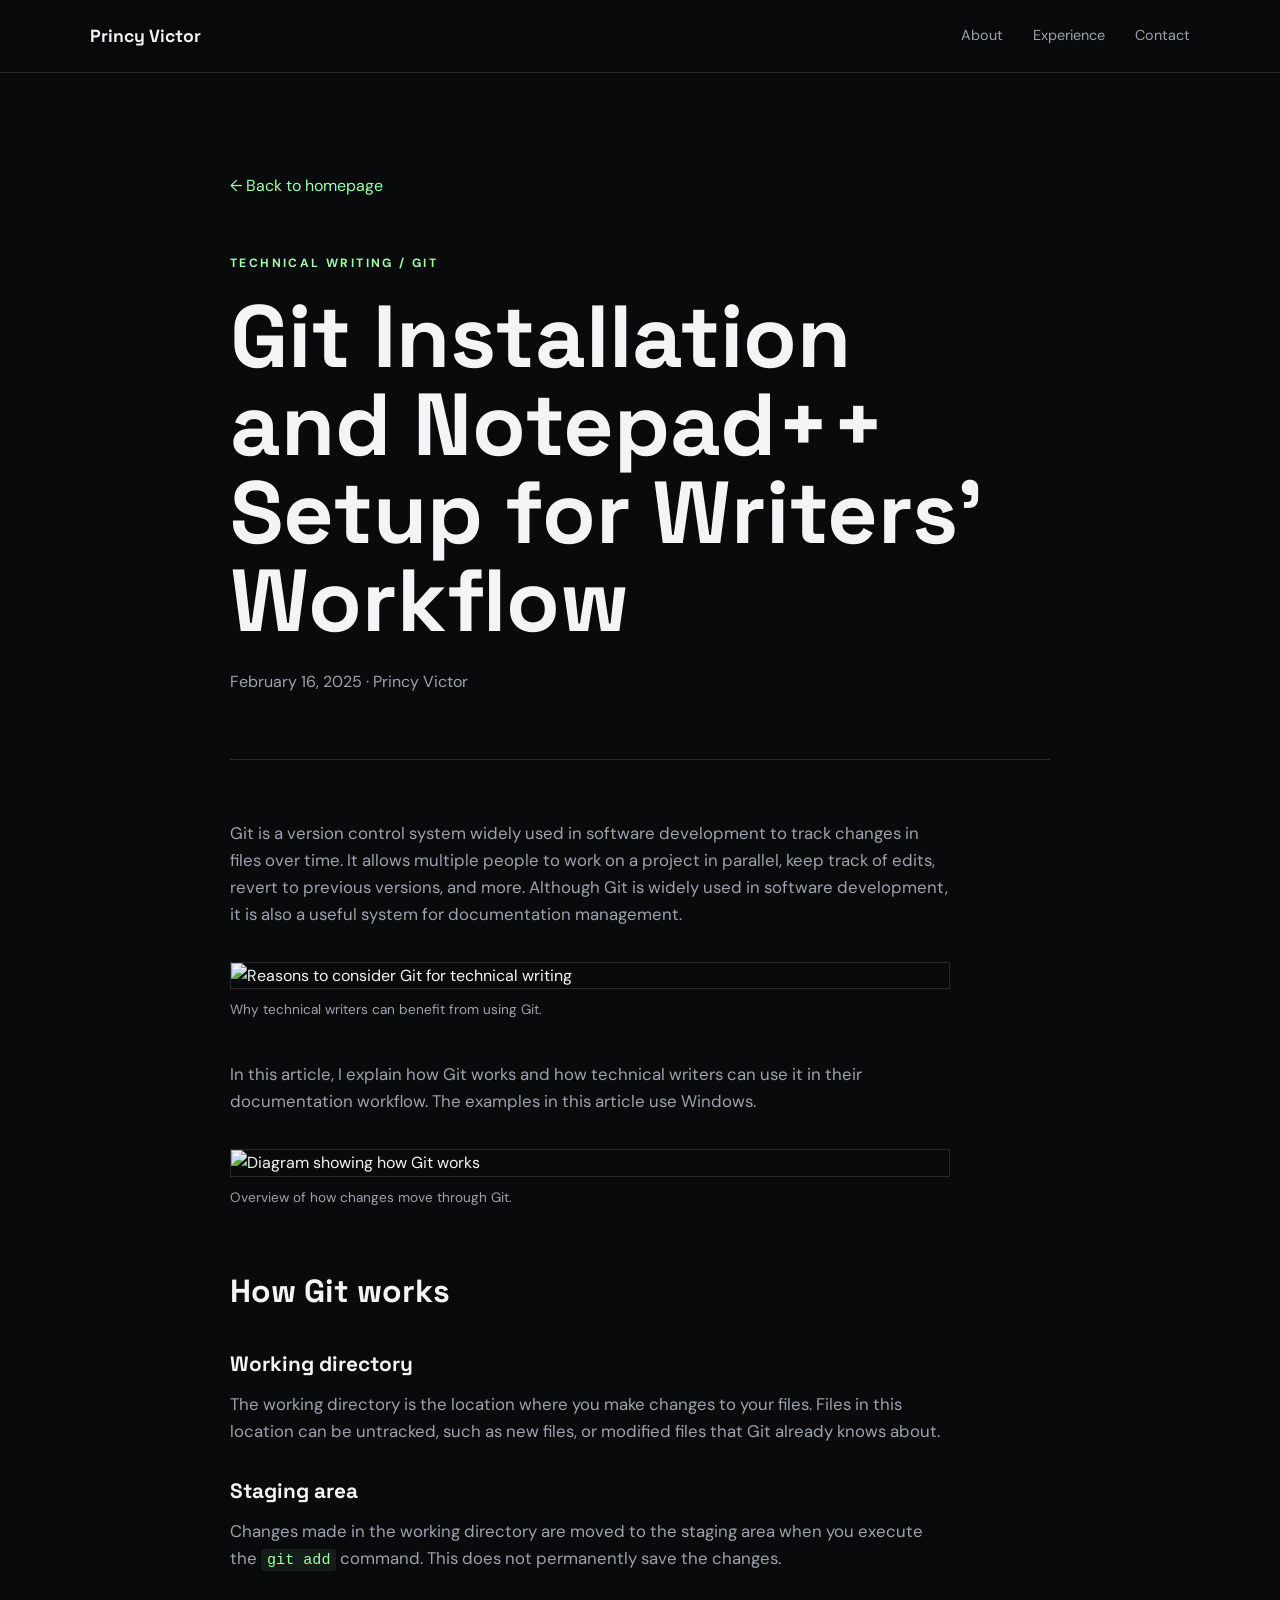
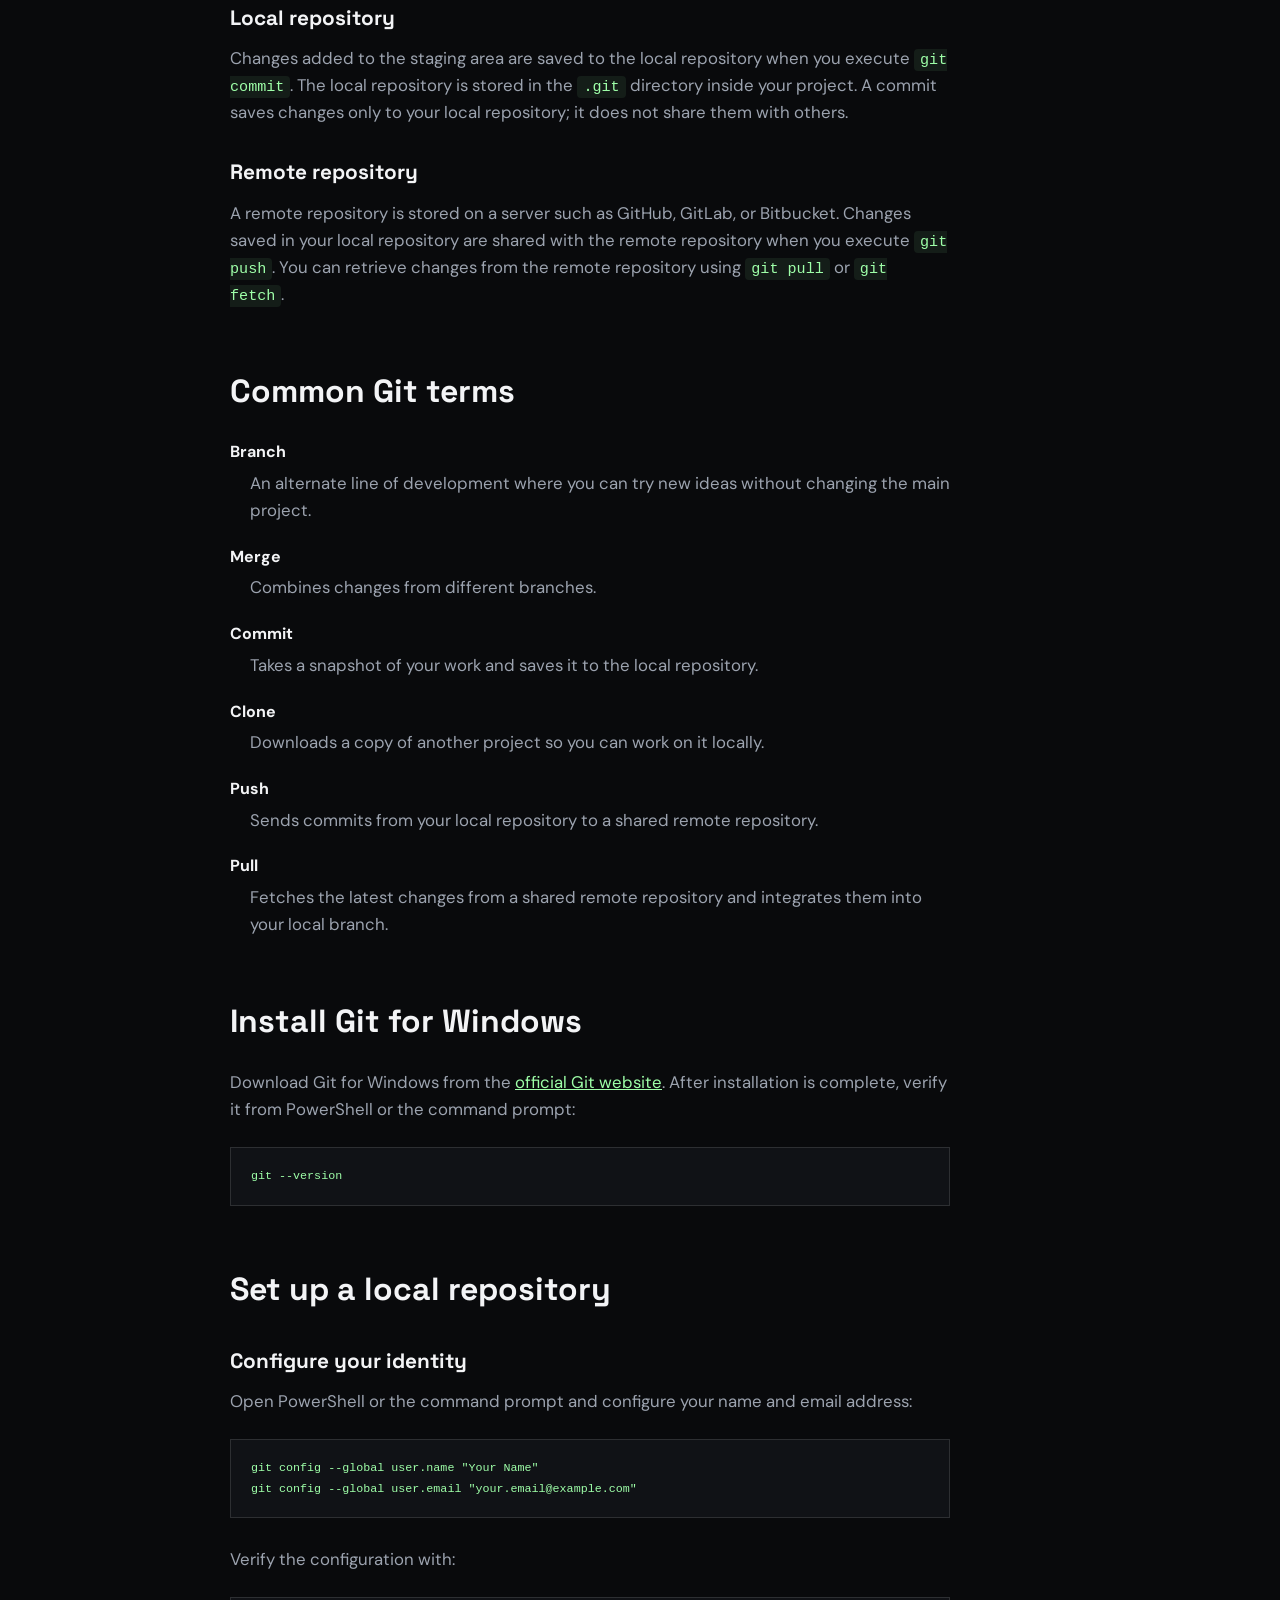
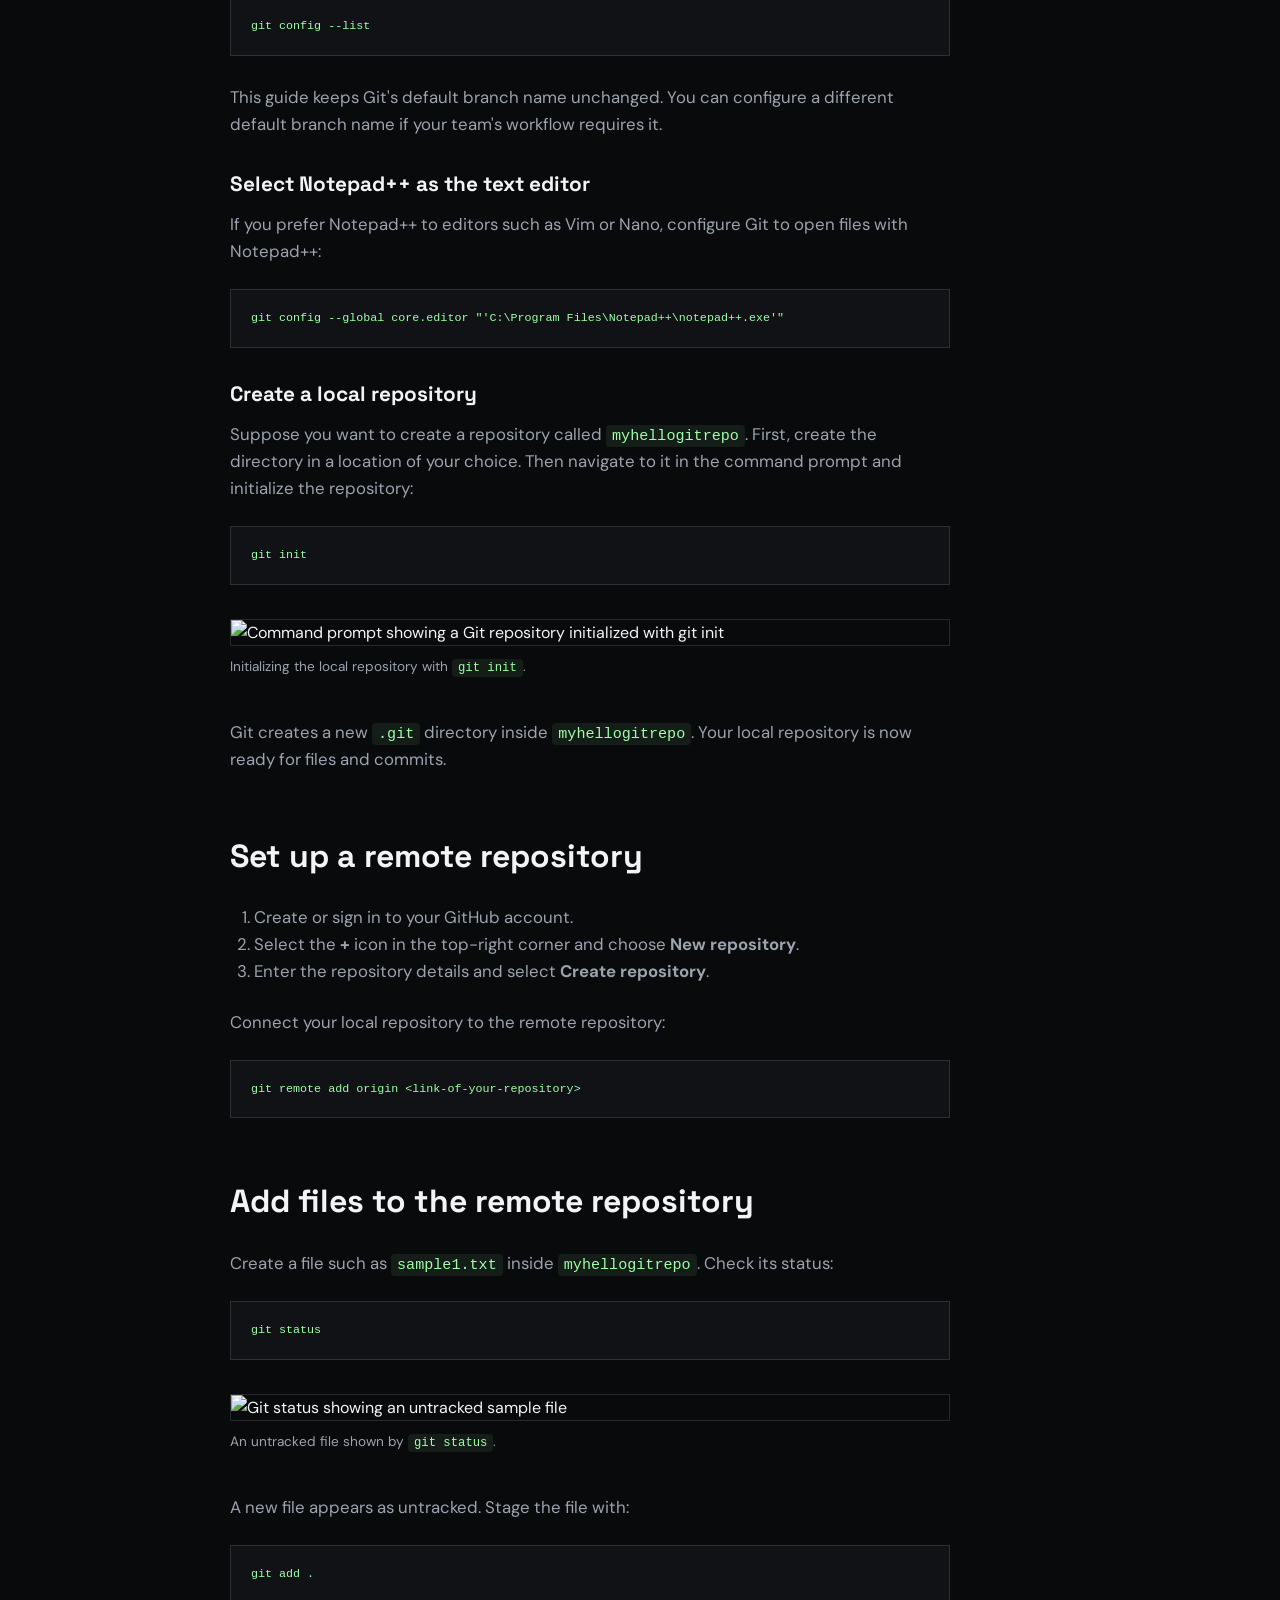
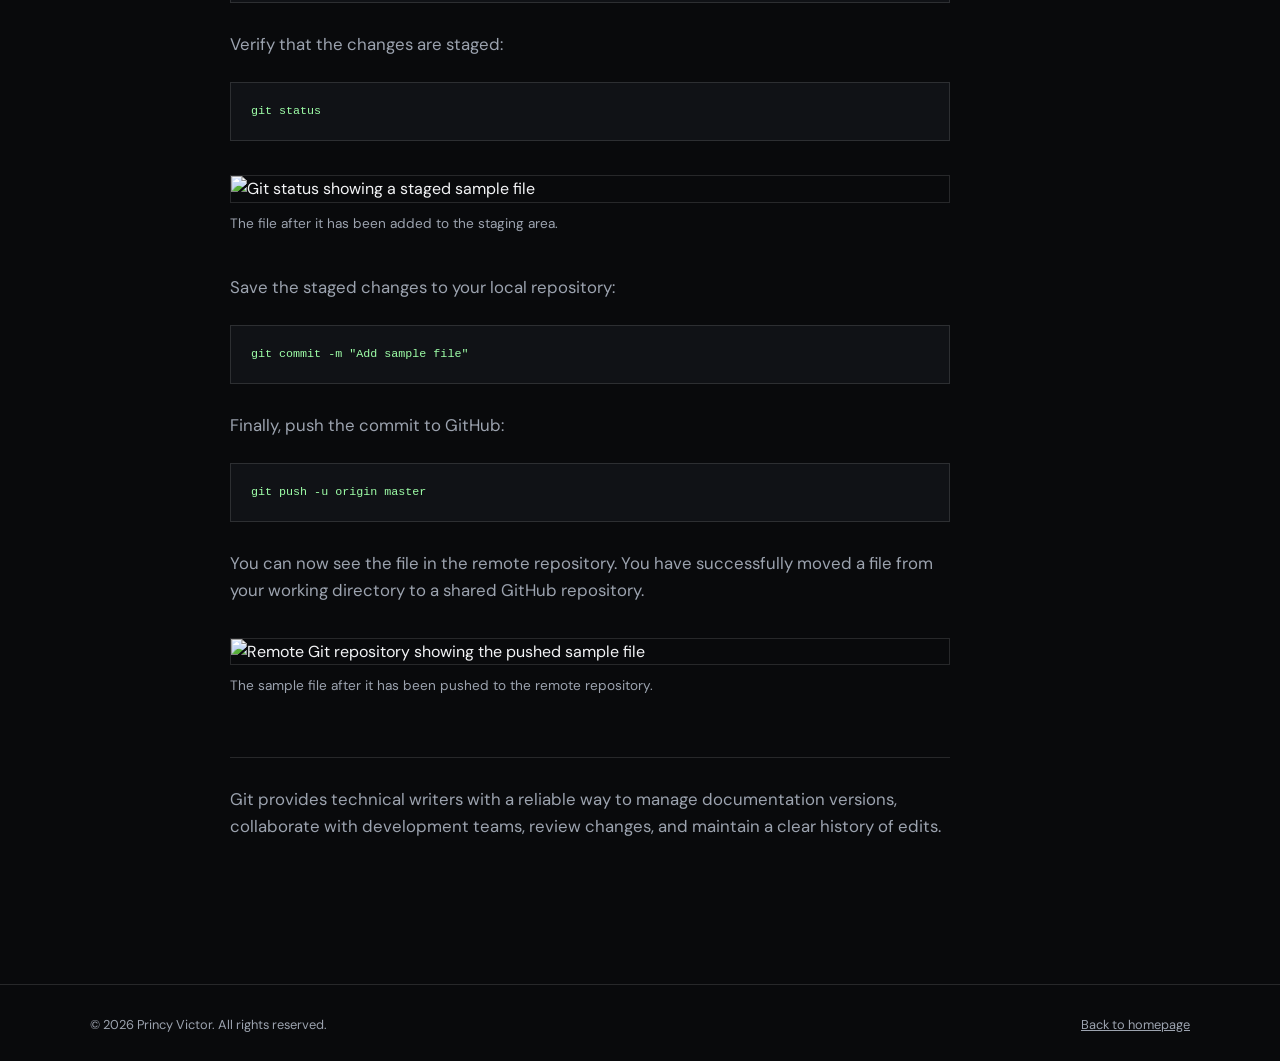
==== articles/git-notepad-workflow.html @ 669c7b2c "Update education, skills and contact in the website Create an article on Git and Notepad" ====
<!DOCTYPE html>
<html lang="en">
<head>
    <meta charset="UTF-8">
    <meta name="viewport" content="width=device-width, initial-scale=1.0">
    <meta
        name="description"
        content="A practical guide to Git installation and Notepad++ setup for technical writers on Windows."
    >
    <title>Git Installation and Notepad++ Setup for Writers' Workflow | Princy Victor</title>
    <link rel="stylesheet" href="../style.css">
</head>

<body>

    <header class="header">
        <nav class="nav container">
            <a href="../index.html" class="logo">Princy Victor</a>
            <div class="nav-links">
                <a href="../index.html#about">About</a>
                <a href="../index.html#experience">Experience</a>
                <a href="../index.html#contact">Contact</a>
            </div>
        </nav>
    </header>

    <main>
        <article class="post container">
            <a class="post-back" href="../index.html">← Back to homepage</a>

            <header class="post-header">
                <p class="eyebrow">TECHNICAL WRITING / GIT</p>
                <h1>Git Installation and Notepad++ Setup for Writers' Workflow</h1>
                <p class="post-meta">February 16, 2025 · Princy Victor</p>
            </header>

            <div class="post-content">
                <p>
                    Git is a version control system widely used in software development to track changes
                    in files over time. It allows multiple people to work on a project in parallel, keep
                    track of edits, revert to previous versions, and more. Although Git is widely used
                    in software development, it is also a useful system for documentation management.
                </p>

                <figure class="post-image">
                    <img src="https://princyvictor.wordpress.com/wp-content/uploads/2025/02/why-you-should-consider-git-for-technical-writing.png" alt="Reasons to consider Git for technical writing">
                    <figcaption>Why technical writers can benefit from using Git.</figcaption>
                </figure>

                <p>
                    In this article, I explain how Git works and how technical writers can use it in their
                    documentation workflow. The examples in this article use Windows.
                </p>

                <figure class="post-image">
                    <img src="https://princyvictor.wordpress.com/wp-content/uploads/2025/02/how-git-works.png" alt="Diagram showing how Git works">
                    <figcaption>Overview of how changes move through Git.</figcaption>
                </figure>

                <h2>How Git works</h2>

                <h3>Working directory</h3>
                <p>
                    The working directory is the location where you make changes to your files. Files in
                    this location can be untracked, such as new files, or modified files that Git already knows about.
                </p>

                <h3>Staging area</h3>
                <p>
                    Changes made in the working directory are moved to the staging area when you execute
                    the <code>git add</code> command. This does not permanently save the changes.
                </p>

                <h3>Local repository</h3>
                <p>
                    Changes added to the staging area are saved to the local repository when you execute
                    <code>git commit</code>. The local repository is stored in the <code>.git</code> directory
                    inside your project. A commit saves changes only to your local repository; it does not
                    share them with others.
                </p>

                <h3>Remote repository</h3>
                <p>
                    A remote repository is stored on a server such as GitHub, GitLab, or Bitbucket. Changes
                    saved in your local repository are shared with the remote repository when you execute
                    <code>git push</code>. You can retrieve changes from the remote repository using
                    <code>git pull</code> or <code>git fetch</code>.
                </p>

                <h2>Common Git terms</h2>

                <dl>
                    <dt>Branch</dt>
                    <dd>An alternate line of development where you can try new ideas without changing the main project.</dd>

                    <dt>Merge</dt>
                    <dd>Combines changes from different branches.</dd>

                    <dt>Commit</dt>
                    <dd>Takes a snapshot of your work and saves it to the local repository.</dd>

                    <dt>Clone</dt>
                    <dd>Downloads a copy of another project so you can work on it locally.</dd>

                    <dt>Push</dt>
                    <dd>Sends commits from your local repository to a shared remote repository.</dd>

                    <dt>Pull</dt>
                    <dd>Fetches the latest changes from a shared remote repository and integrates them into your local branch.</dd>
                </dl>

                <h2>Install Git for Windows</h2>
                <p>
                    Download Git for Windows from the
                    <a href="https://git-scm.com/download/win" target="_blank" rel="noopener">official Git website</a>.
                    After installation is complete, verify it from PowerShell or the command prompt:
                </p>

                <pre><code>git --version</code></pre>

                <h2>Set up a local repository</h2>

                <h3>Configure your identity</h3>
                <p>Open PowerShell or the command prompt and configure your name and email address:</p>

                <pre><code>git config --global user.name "Your Name"
git config --global user.email "your.email@example.com"</code></pre>

                <p>Verify the configuration with:</p>

                <pre><code>git config --list</code></pre>

                <p>
                    This guide keeps Git's default branch name unchanged. You can configure a different
                    default branch name if your team's workflow requires it.
                </p>

                <h3>Select Notepad++ as the text editor</h3>
                <p>
                    If you prefer Notepad++ to editors such as Vim or Nano, configure Git to open files
                    with Notepad++:
                </p>

                <pre><code>git config --global core.editor "'C:\Program Files\Notepad++\notepad++.exe'"</code></pre>

                <h3>Create a local repository</h3>
                <p>
                    Suppose you want to create a repository called <code>myhellogitrepo</code>. First,
                    create the directory in a location of your choice. Then navigate to it in the command
                    prompt and initialize the repository:
                </p>

                <pre><code>git init</code></pre>

                <figure class="post-image">
                    <img src="https://princyvictor.wordpress.com/wp-content/uploads/2025/02/git-init-repo.png" alt="Command prompt showing a Git repository initialized with git init">
                    <figcaption>Initializing the local repository with <code>git init</code>.</figcaption>
                </figure>

                <p>
                    Git creates a new <code>.git</code> directory inside <code>myhellogitrepo</code>.
                    Your local repository is now ready for files and commits.
                </p>

                <h2>Set up a remote repository</h2>
                <ol>
                    <li>Create or sign in to your GitHub account.</li>
                    <li>Select the <strong>+</strong> icon in the top-right corner and choose <strong>New repository</strong>.</li>
                    <li>Enter the repository details and select <strong>Create repository</strong>.</li>
                </ol>

                <p>Connect your local repository to the remote repository:</p>

                <pre><code>git remote add origin &lt;link-of-your-repository&gt;</code></pre>

                <h2>Add files to the remote repository</h2>
                <p>
                    Create a file such as <code>sample1.txt</code> inside <code>myhellogitrepo</code>.
                    Check its status:
                </p>

                <pre><code>git status</code></pre>

                <figure class="post-image">
                    <img src="https://princyvictor.wordpress.com/wp-content/uploads/2025/02/git-status.png" alt="Git status showing an untracked sample file">
                    <figcaption>An untracked file shown by <code>git status</code>.</figcaption>
                </figure>

                <p>
                    A new file appears as untracked. Stage the file with:
                </p>

                <pre><code>git add .</code></pre>

                <p>Verify that the changes are staged:</p>

                <pre><code>git status</code></pre>

                <figure class="post-image">
                    <img src="https://princyvictor.wordpress.com/wp-content/uploads/2025/02/git-status-after-add.png" alt="Git status showing a staged sample file">
                    <figcaption>The file after it has been added to the staging area.</figcaption>
                </figure>

                <p>Save the staged changes to your local repository:</p>

                <pre><code>git commit -m "Add sample file"</code></pre>

                <p>Finally, push the commit to GitHub:</p>

                <pre><code>git push -u origin master</code></pre>

                <p>
                    You can now see the file in the remote repository. You have successfully moved a file
                    from your working directory to a shared GitHub repository.
                </p>

                <figure class="post-image">
                    <img src="https://princyvictor.wordpress.com/wp-content/uploads/2025/02/git-remote-repo.png" alt="Remote Git repository showing the pushed sample file">
                    <figcaption>The sample file after it has been pushed to the remote repository.</figcaption>
                </figure>

                <p class="post-closing">
                    Git provides technical writers with a reliable way to manage documentation versions,
                    collaborate with development teams, review changes, and maintain a clear history of edits.
                </p>
            </div>
        </article>
    </main>

    <footer class="footer">
        <div class="container footer-content">
            <p>© <span id="year"></span> Princy Victor. All rights reserved.</p>
            <p><a href="../index.html">Back to homepage</a></p>
        </div>
    </footer>

    <script src="../script.js"></script>
</body>
</html>
---- style.css ----
@import url('https://fonts.googleapis.com/css2?family=DM+Sans:wght@400;500;600;700&family=Space+Grotesk:wght@500;600;700&display=swap');


/* =========================
   VARIABLES
========================= */

:root {

    --background: #090a0c;
    --background-light: #101216;

    --text: #f3f4f6;
    --muted: #9ca3af;

    --accent: #9effa8;

    --border: rgba(255, 255, 255, 0.12);

    --container: 1100px;

}


/* =========================
   RESET
========================= */

* {
    box-sizing: border-box;
    margin: 0;
    padding: 0;
}


body {

    background: var(--background);

    color: var(--text);

    font-family:
        "DM Sans",
        Arial,
        sans-serif;

    line-height: 1.6;

}


a {
    color: inherit;
}


.container {

    width: min(
        var(--container),
        calc(100% - 40px)
    );

    margin: 0 auto;

}


/* =========================
   HEADER
========================= */

.header {

    position: sticky;

    top: 0;

    z-index: 100;

    background:
        rgba(9, 10, 12, 0.85);

    backdrop-filter: blur(15px);

    border-bottom:
        1px solid var(--border);

}


.nav {

    min-height: 72px;

    display: flex;

    align-items: center;

    justify-content: space-between;

}


.logo {

    font-family:
        "Space Grotesk",
        sans-serif;

    font-weight: 700;

    font-size: 1.1rem;

    text-decoration: none;

}


.nav-links {

    display: flex;

    gap: 30px;

}


.nav-links a {

    color: var(--muted);

    text-decoration: none;

    font-size: 0.9rem;

    transition: color 0.2s ease;

}


.nav-links a:hover {

    color: var(--text);

}


/* =========================
   HERO
========================= */

.hero {

    min-height: 90vh;

    display: flex;

    align-items: center;

}


.hero-content {

    padding:
        120px 0;

}


.eyebrow {

    color: var(--accent);

    font-size: 0.75rem;

    font-weight: 700;

    letter-spacing: 0.2em;

    margin-bottom: 20px;

}


.hero h1 {

    font-family:
        "Space Grotesk",
        sans-serif;

    font-size:
        clamp(4rem, 11vw, 8rem);

    line-height: 0.95;

    letter-spacing: -0.07em;

}


.hero h1 span,
.contact h2 span {

    color: var(--accent);

}


.hero h2 {

    margin-top: 25px;

    font-family:
        "Space Grotesk",
        sans-serif;

    font-size:
        clamp(1.3rem, 3vw, 2rem);

    font-weight: 500;

}


.hero-description {

    max-width: 650px;

    margin-top: 25px;

    color: var(--muted);

    font-size: 1.15rem;

}


.hero-buttons {

    display: flex;

    flex-wrap: wrap;

    gap: 12px;

    margin-top: 35px;

}


.button {

    display: inline-block;

    padding:
        12px 20px;

    border-radius: 999px;

    text-decoration: none;

    font-weight: 600;

    border:
        1px solid var(--border);

    transition:
        transform 0.2s ease,
        border-color 0.2s ease;

}


.button:hover {

    transform: translateY(-2px);

}


.button-primary {

    background: var(--accent);

    color: #071008;

    border-color: var(--accent);

}


.button-secondary:hover {

    border-color: var(--accent);

}


/* =========================
   SECTIONS
========================= */

.section {

    padding:
        120px 0;

}


.section-dark {

    background:
        var(--background-light);

    border-block:
        1px solid var(--border);

}


.section-label {

    margin-bottom: 50px;

    color: var(--accent);

    font-size: 0.75rem;

    font-weight: 700;

    letter-spacing: 0.18em;

}


.section-title {

    max-width: 700px;

    margin-bottom: 60px;

    font-family:
        "Space Grotesk",
        sans-serif;

    font-size:
        clamp(2.5rem, 6vw, 4.5rem);

    line-height: 1;

    letter-spacing: -0.05em;

}


/* =========================
   ABOUT
========================= */

.about-grid {

    display: grid;

    grid-template-columns:
        0.9fr 1.1fr;

    gap: 100px;

}


.about-grid h2 {

    font-family:
        "Space Grotesk",
        sans-serif;

    font-size:
        clamp(3rem, 6vw, 5rem);

    line-height: 0.95;

    letter-spacing: -0.06em;

}


.about-text p {

    color: var(--muted);

    font-size: 1.1rem;

    margin-bottom: 25px;

}


.facts {

    margin-top: 45px;

    border-top:
        1px solid var(--border);

}


.fact {

    display: flex;

    justify-content: space-between;

    gap: 20px;

    padding: 17px 0;

    border-bottom:
        1px solid var(--border);

}


.fact span {

    color: var(--muted);

}


.fact strong {

    text-align: right;

}


/* =========================
   EXPERIENCE
========================= */

.experience-list {

    border-top:
        1px solid var(--border);

}


.experience-item {

    display: grid;

    grid-template-columns:
        180px 1fr;

    gap: 60px;

    padding:
        45px 0;

    border-bottom:
        1px solid var(--border);

}


.experience-date {

    color: var(--muted);

    font-size: 0.85rem;

}


.experience-content h3 {

    font-family:
        "Space Grotesk",
        sans-serif;

    font-size: 1.7rem;

}


.experience-content h4 {

    margin-top: 5px;

    color: var(--accent);

    font-weight: 500;

}


.experience-content p {

    max-width: 650px;

    margin-top: 18px;

    color: var(--muted);

}


/* =========================
   SKILLS
========================= */

.skills {

    display: grid;

    grid-template-columns: repeat(2, minmax(0, 1fr));

    gap: 20px;

}


.skills span {

    padding:
        12px 18px;

    border:
        1px solid var(--border);

    border-radius: 999px;

    color: var(--muted);

}


.skill-group {

    min-width: 0;

    padding: 26px;

    border: 1px solid var(--border);

    background: var(--background-light);

}


.skill-group:last-child {

    grid-column: 1 / -1;

}


.skill-group h3 {

    margin-bottom: 20px;

    color: var(--text);

    font-family:
        "Space Grotesk",
        sans-serif;

    font-size: 1.2rem;

}


.skill-tags {

    display: flex;

    flex-wrap: wrap;

    gap: 12px;

}


.skill-tags span {

    padding: 9px 13px;

    font-size: 0.9rem;

}


/* =========================
   PROJECTS
========================= */

/* =========================
   ARTICLES
========================= */

.post {

    max-width: 820px;

    padding: 100px 0 120px;

}


.post-back {

    color: var(--accent);

    text-decoration: none;

}


.post-header {

    padding: 55px 0 65px;

    border-bottom: 1px solid var(--border);

}


.post-header h1 {

    max-width: 780px;

    font-family: "Space Grotesk", sans-serif;

    font-size: clamp(2.6rem, 7vw, 5.5rem);

    line-height: 1;

}


.post-meta {

    margin-top: 24px;

    color: var(--muted);

}


.post-content {

    max-width: 720px;

    padding-top: 60px;

}


.post-content p,
.post-content li,
.post-content dd {

    color: var(--muted);

    font-size: 1.05rem;

}


.post-content p {

    margin-bottom: 24px;

}


.post-content h2 {

    margin: 58px 0 22px;

    font-family: "Space Grotesk", sans-serif;

    font-size: 2rem;

}


.post-content h3 {

    margin: 30px 0 10px;

    font-family: "Space Grotesk", sans-serif;

    font-size: 1.3rem;

}


.post-content ol {

    margin: 0 0 24px;

    padding-left: 24px;

}


.post-content dt {

    margin-top: 20px;

    color: var(--text);

    font-weight: 700;

}


.post-content dd {

    margin: 5px 0 0 20px;

}


.post-content code {

    padding: 2px 6px;

    border-radius: 4px;

    background: rgba(158, 255, 168, 0.08);

    color: var(--accent);

    font-size: 0.9em;

}


.post-content pre {

    margin: 20px 0 28px;

    padding: 18px 20px;

    overflow-x: auto;

    border: 1px solid var(--border);

    background: var(--background-light);

}


.post-content pre code {

    padding: 0;

    background: transparent;

}


.post-content a {

    color: var(--accent);

}


.post-image {

    margin: 34px 0 40px;

}


.post-image img {

    display: block;

    width: 100%;

    height: auto;

    border: 1px solid var(--border);

}


.post-image figcaption {

    margin-top: 10px;

    color: var(--muted);

    font-size: 0.85rem;

}


.post-closing {

    margin-top: 60px;

    padding-top: 28px;

    border-top: 1px solid var(--border);

}

.projects-grid {

    display: grid;

    grid-template-columns:
        repeat(3, 1fr);

    gap: 18px;

}


.project-card {

    min-height: 380px;

    padding: 30px;

    display: flex;

    flex-direction: column;

    border:
        1px solid var(--border);

    border-radius: 18px;

    background:
        rgba(255,255,255,0.02);

    transition:
        transform 0.25s ease,
        border-color 0.25s ease;

}


.project-card:hover {

    transform: translateY(-5px);

    border-color:
        rgba(158, 255, 168, 0.45);

}


.project-number {

    color: var(--accent);

    font-size: 0.8rem;

    margin-bottom: 60px;

}


.project-card h3 {

    font-family:
        "Space Grotesk",
        sans-serif;

    font-size: 1.6rem;

}


.project-card p {

    margin-top: 15px;

    color: var(--muted);

}


.project-tags {

    display: flex;

    flex-wrap: wrap;

    gap: 7px;

    margin-top: 25px;

}


.project-tags span {

    padding:
        5px 9px;

    border:
        1px solid var(--border);

    border-radius: 5px;

    color: var(--muted);

    font-size: 0.7rem;

}


.project-card > a {

    margin-top: auto;

    padding-top: 30px;

    color: var(--accent);

    text-decoration: none;

    font-weight: 600;

}


/* =========================
   CONTACT
========================= */

.contact h2 {

    font-family:
        "Space Grotesk",
        sans-serif;

    font-size:
        clamp(3.5rem, 9vw, 7rem);

    line-height: 0.95;

    letter-spacing: -0.06em;

}


.contact p {

    max-width: 600px;

    margin-top: 30px;

    color: var(--muted);

    font-size: 1.15rem;

}


.email {

    display: inline-block;

    margin-top: 30px;

    color: var(--accent);

    font-family:
        "Space Grotesk",
        sans-serif;

    font-size:
        clamp(1.3rem, 3vw, 2rem);

    text-decoration: none;

    border-bottom:
        1px solid var(--accent);

}


.social-links {

    display: flex;

    gap: 25px;

    margin-top: 40px;

}


.social-links a {

    text-decoration: none;

    color: var(--muted);

}


.social-links a:hover {

    color: var(--text);

}


/* =========================
   FOOTER
========================= */

.footer {

    padding:
        30px 0;

    border-top:
        1px solid var(--border);

    color: var(--muted);

    font-size: 0.8rem;

}


.footer-content {

    display: flex;

    justify-content: space-between;

    gap: 20px;

}


/* =========================
   MOBILE
========================= */

@media (max-width: 800px) {

    .nav-links {

        gap: 15px;

    }


    .nav-links a {

        font-size: 0.8rem;

    }


    .hero-content {

        padding:
            100px 0;

    }


    .about-grid {

        grid-template-columns: 1fr;

        gap: 50px;

    }


    .experience-item {

        grid-template-columns: 1fr;

        gap: 15px;

    }


    .projects-grid {

        grid-template-columns: 1fr;

    }


    .skills {

        grid-template-columns: 1fr;

    }


    .skill-group:last-child {

        grid-column: auto;

    }


    .project-card {

        min-height: 320px;

    }


    .footer-content {

        flex-direction: column;

    }

}


@media (max-width: 500px) {

    .container {

        width:
            calc(100% - 30px);

    }


    .nav {

        min-height: 65px;

    }


    .logo {

        font-size: 0.95rem;

    }


    .nav-links {

        gap: 10px;

    }


    .nav-links a:nth-child(2) {

        display: none;

    }


    .section {

        padding:
            80px 0;

    }

}
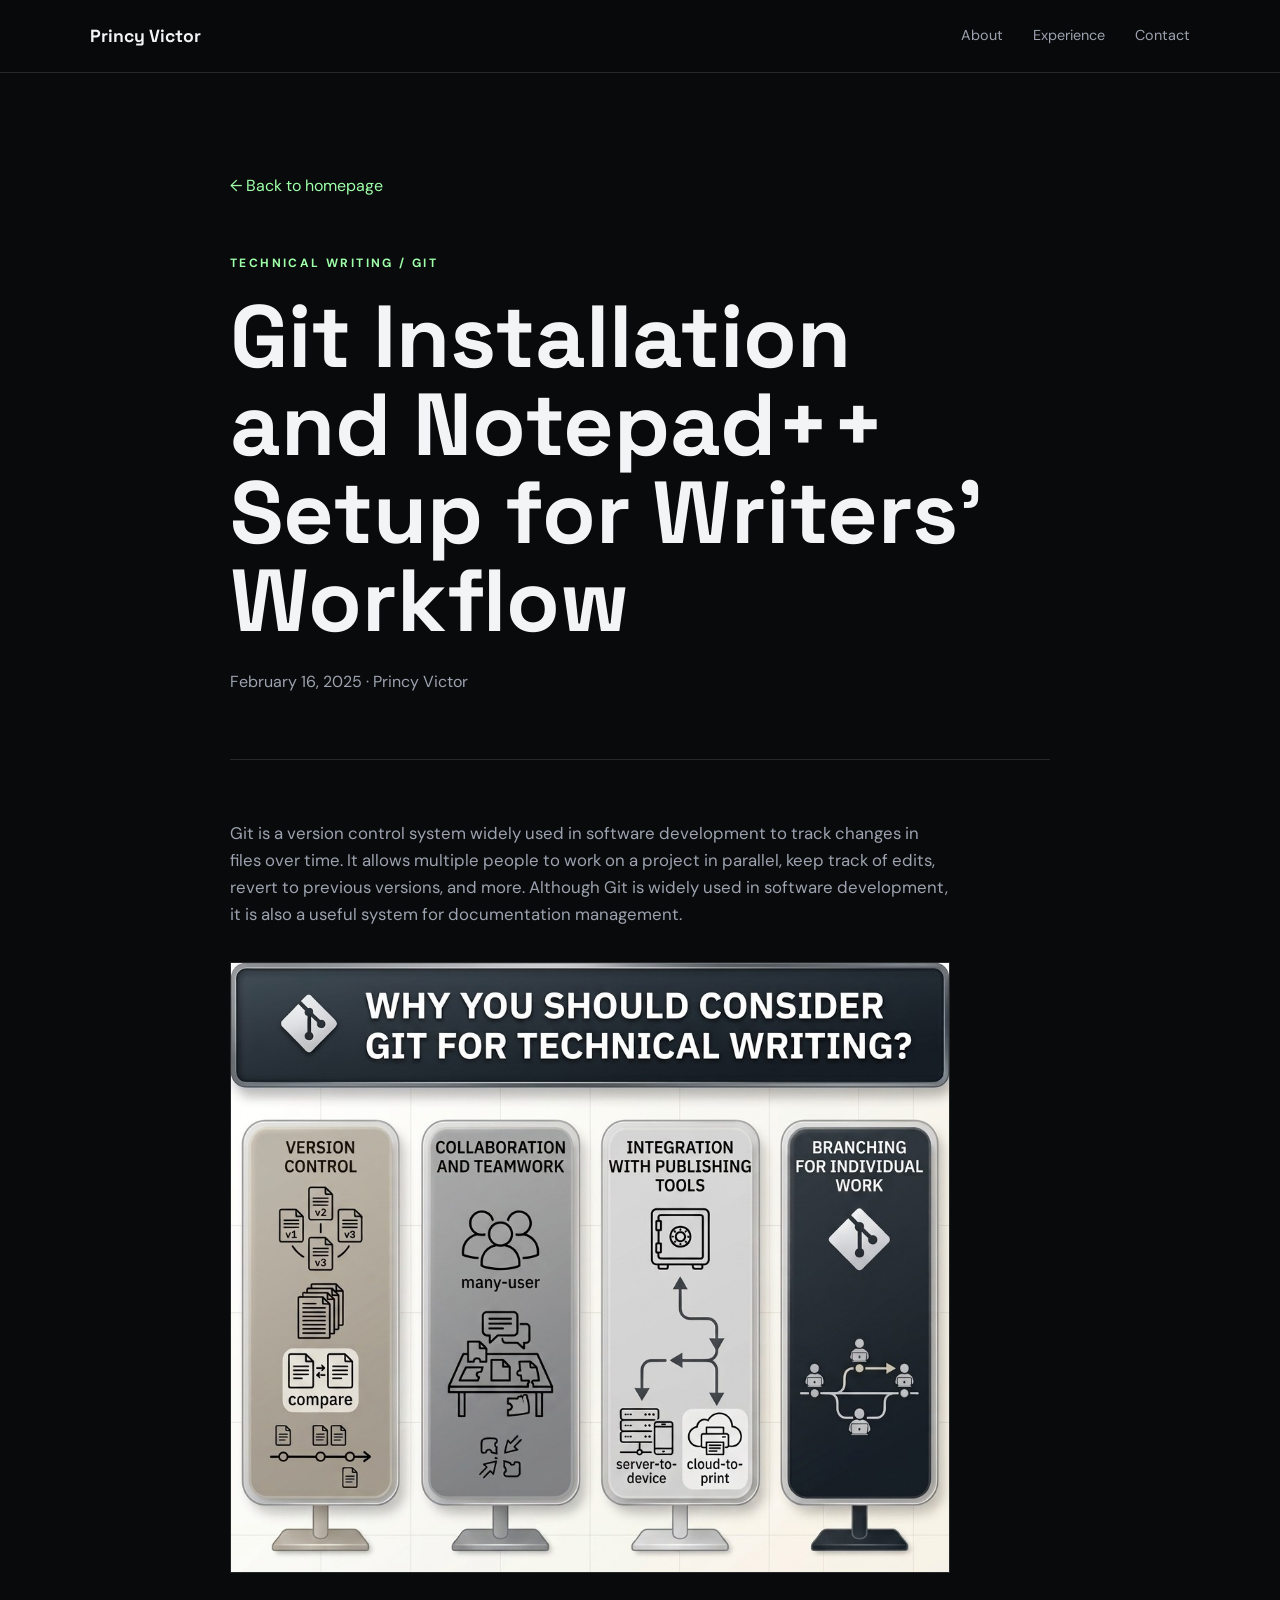
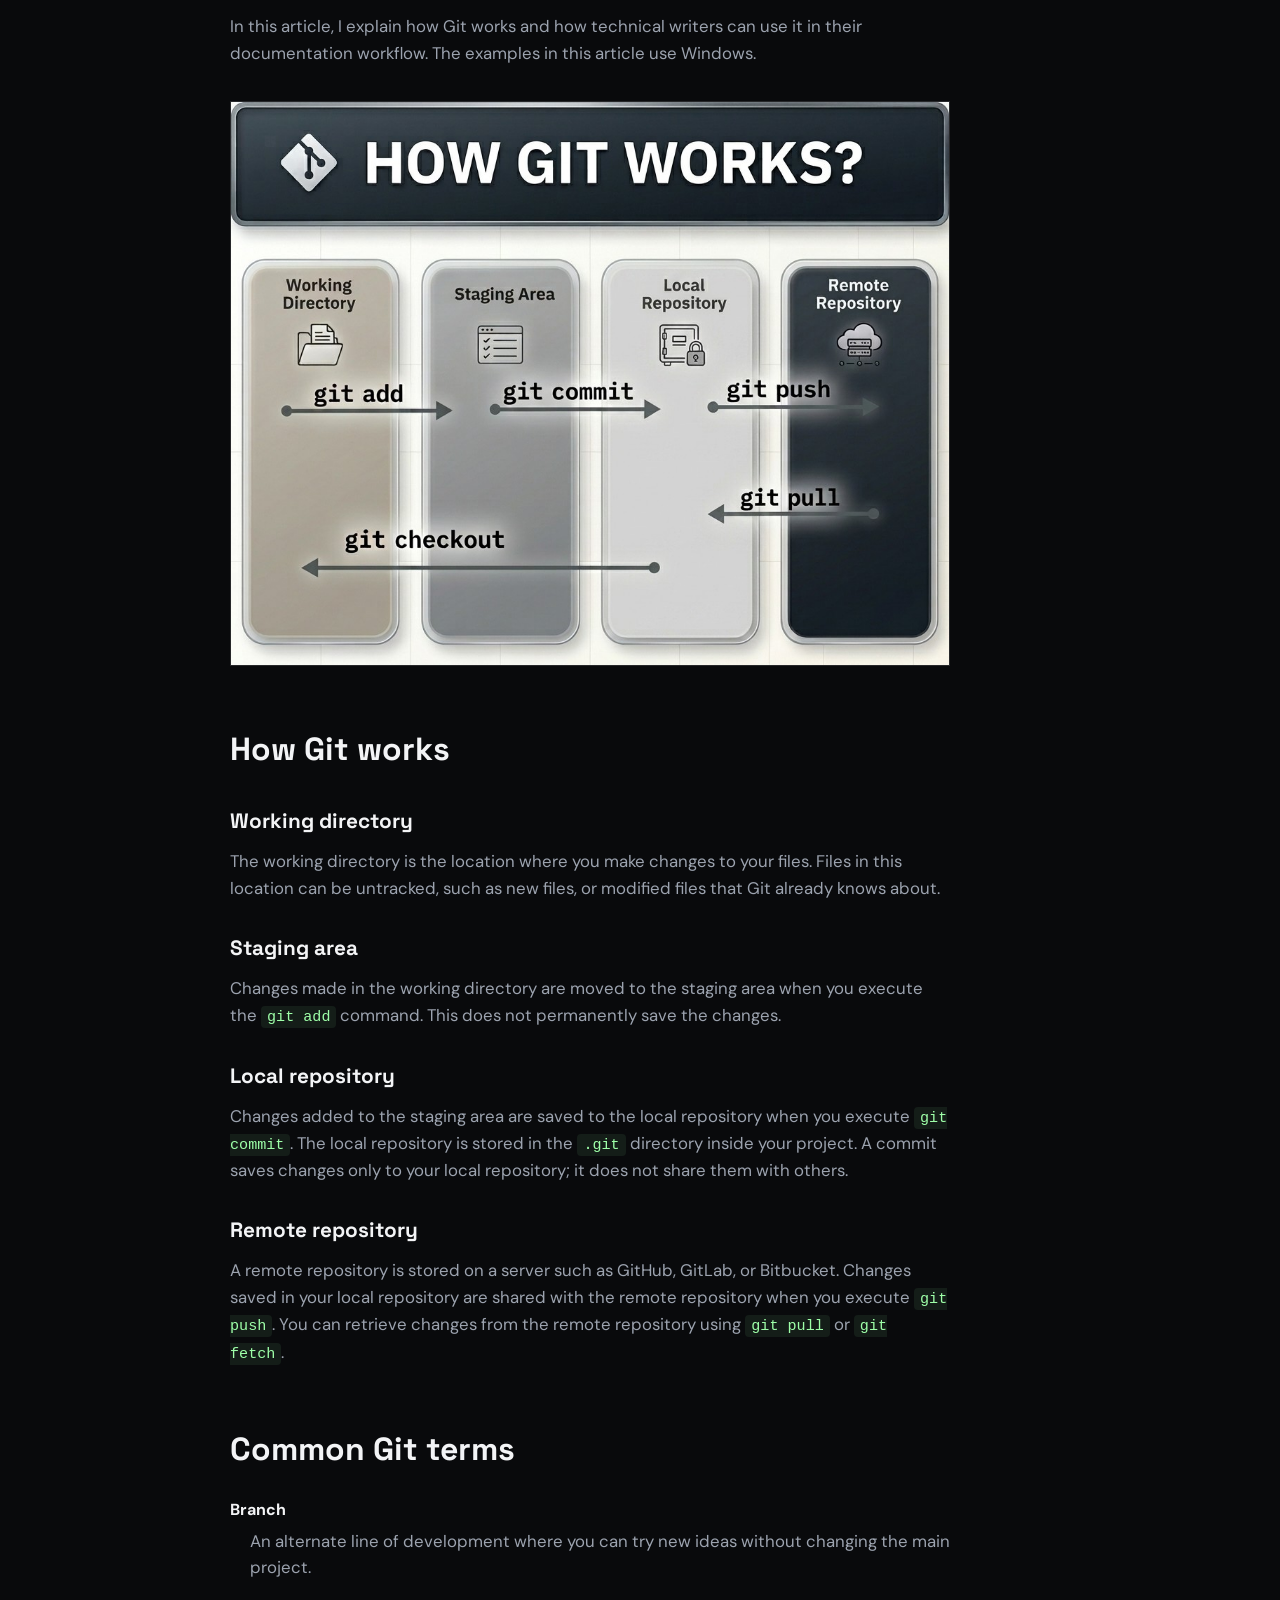
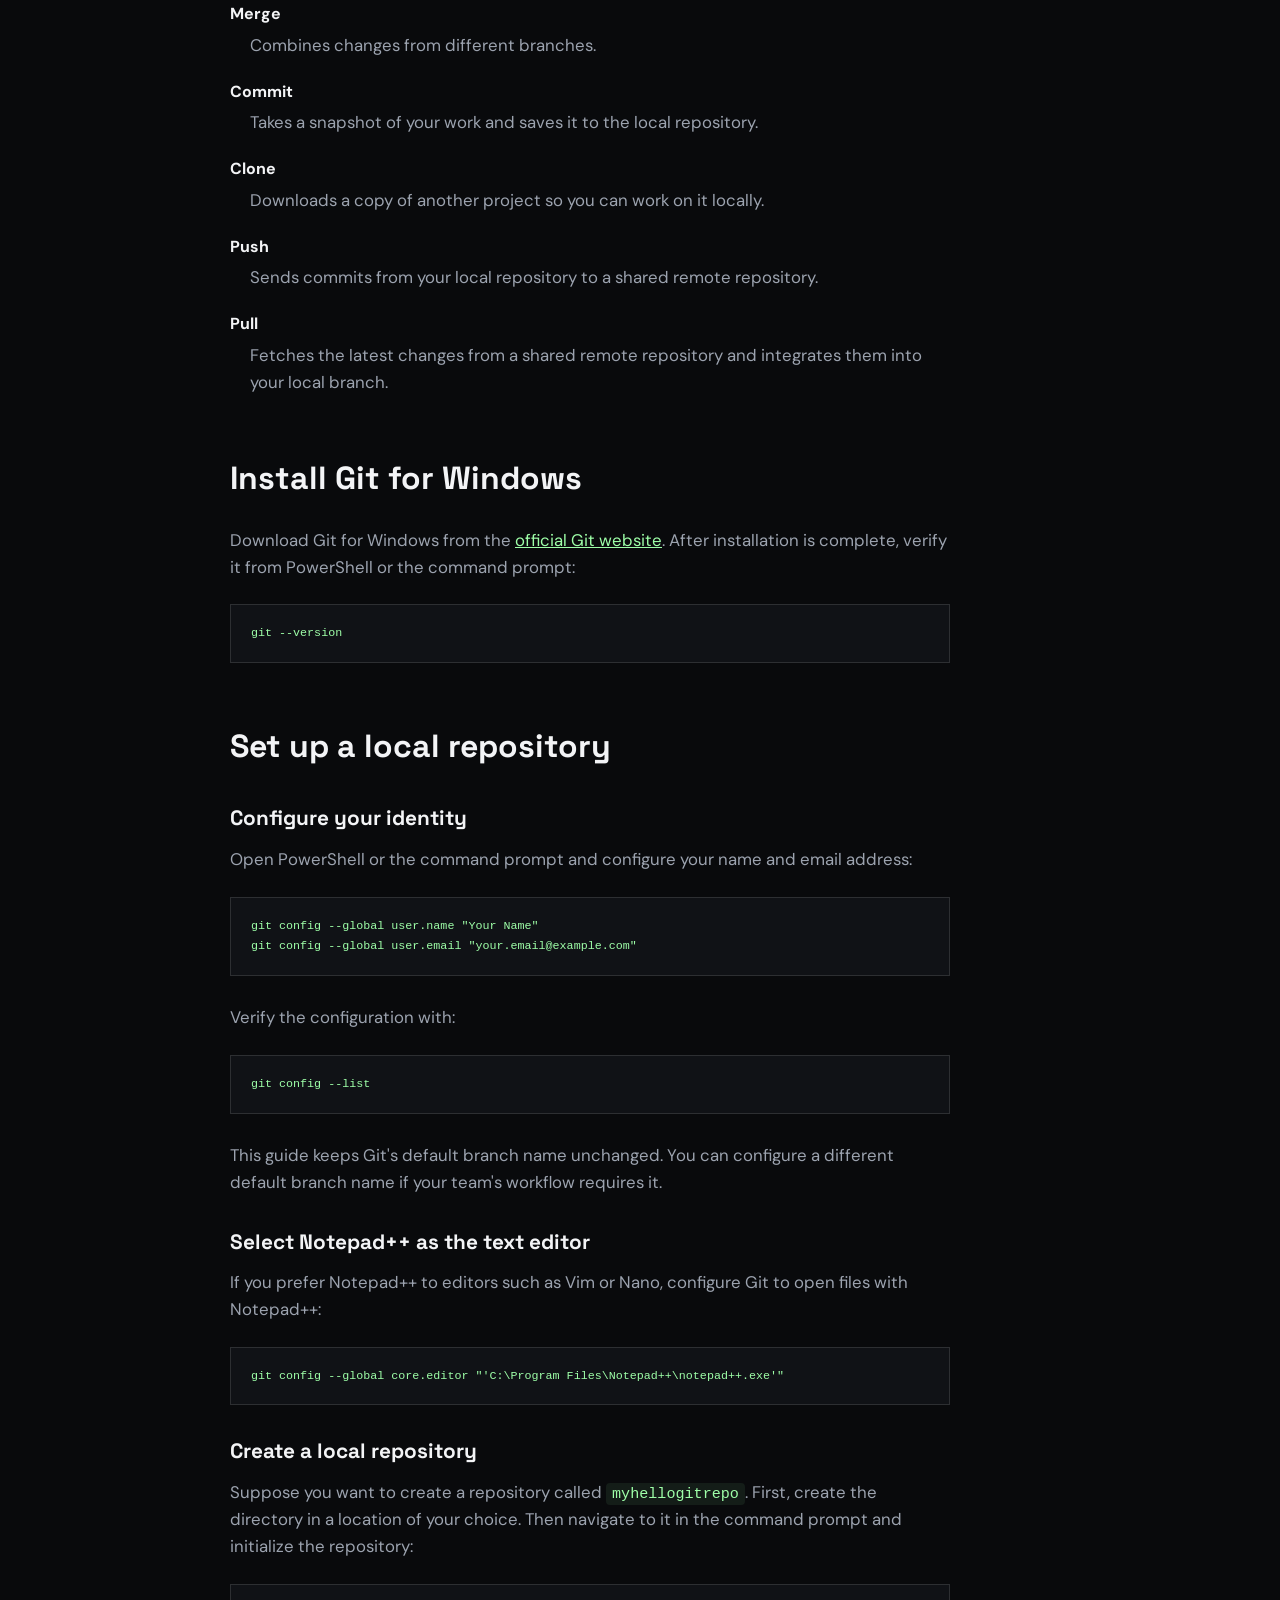
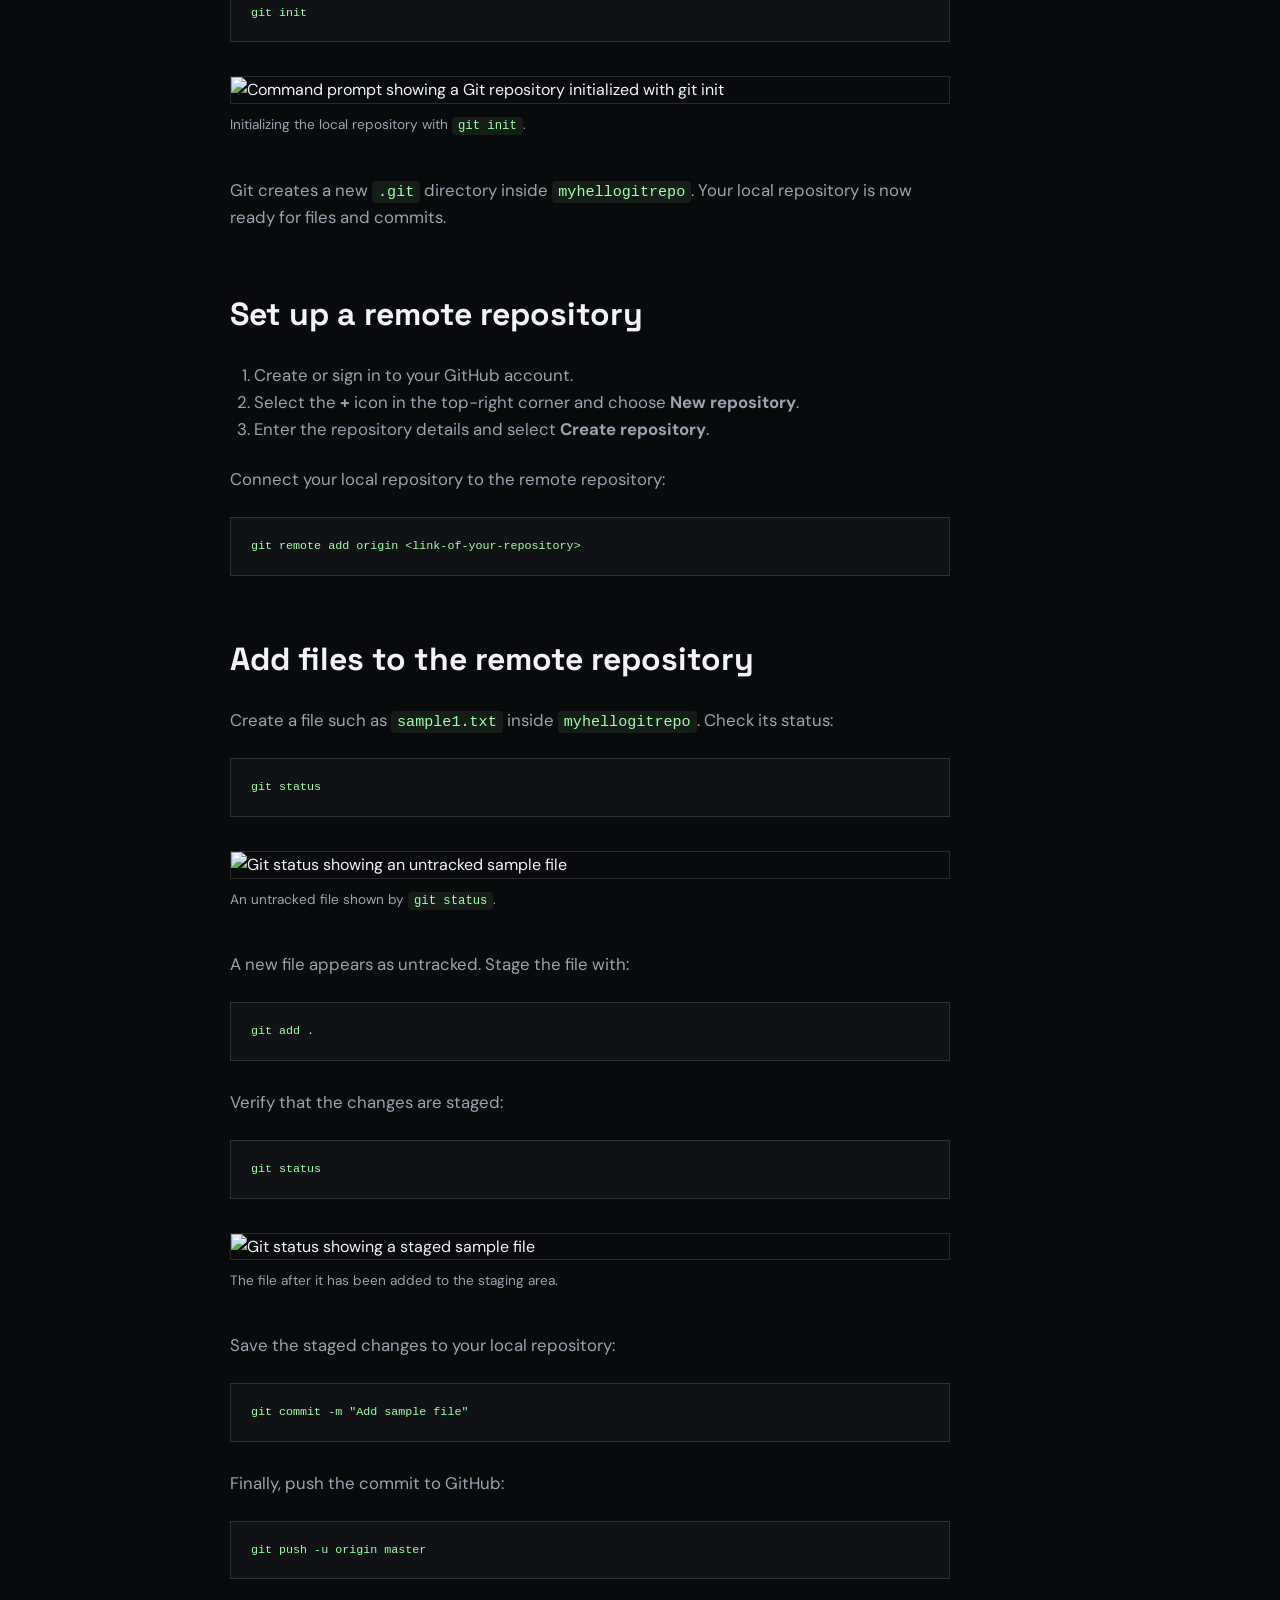
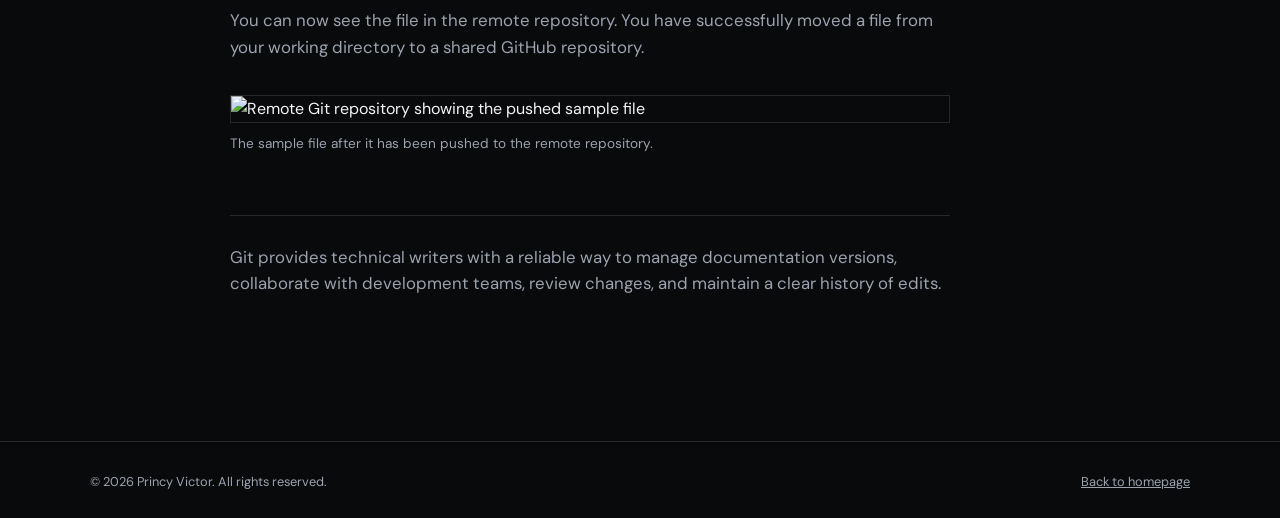
==== commit 3a4fb59f: "Update article images" ====
--- a/articles/git-notepad-workflow.html
+++ b/articles/git-notepad-workflow.html
@@ -43,8 +43,7 @@
                 </p>
 
                 <figure class="post-image">
-                    <img src="https://princyvictor.wordpress.com/wp-content/uploads/2025/02/why-you-should-consider-git-for-technical-writing.png" alt="Reasons to consider Git for technical writing">
-                    <figcaption>Why technical writers can benefit from using Git.</figcaption>
+                    <img src="./Why_tech_writing.jpg" alt="Reasons to consider Git for technical writing">
                 </figure>
 
                 <p>
@@ -53,8 +52,7 @@
                 </p>
 
                 <figure class="post-image">
-                    <img src="https://princyvictor.wordpress.com/wp-content/uploads/2025/02/how-git-works.png" alt="Diagram showing how Git works">
-                    <figcaption>Overview of how changes move through Git.</figcaption>
+                    <img src="./Git_Working.jpg" alt="Diagram showing how Git works">
                 </figure>
 
                 <h2>How Git works</h2>
